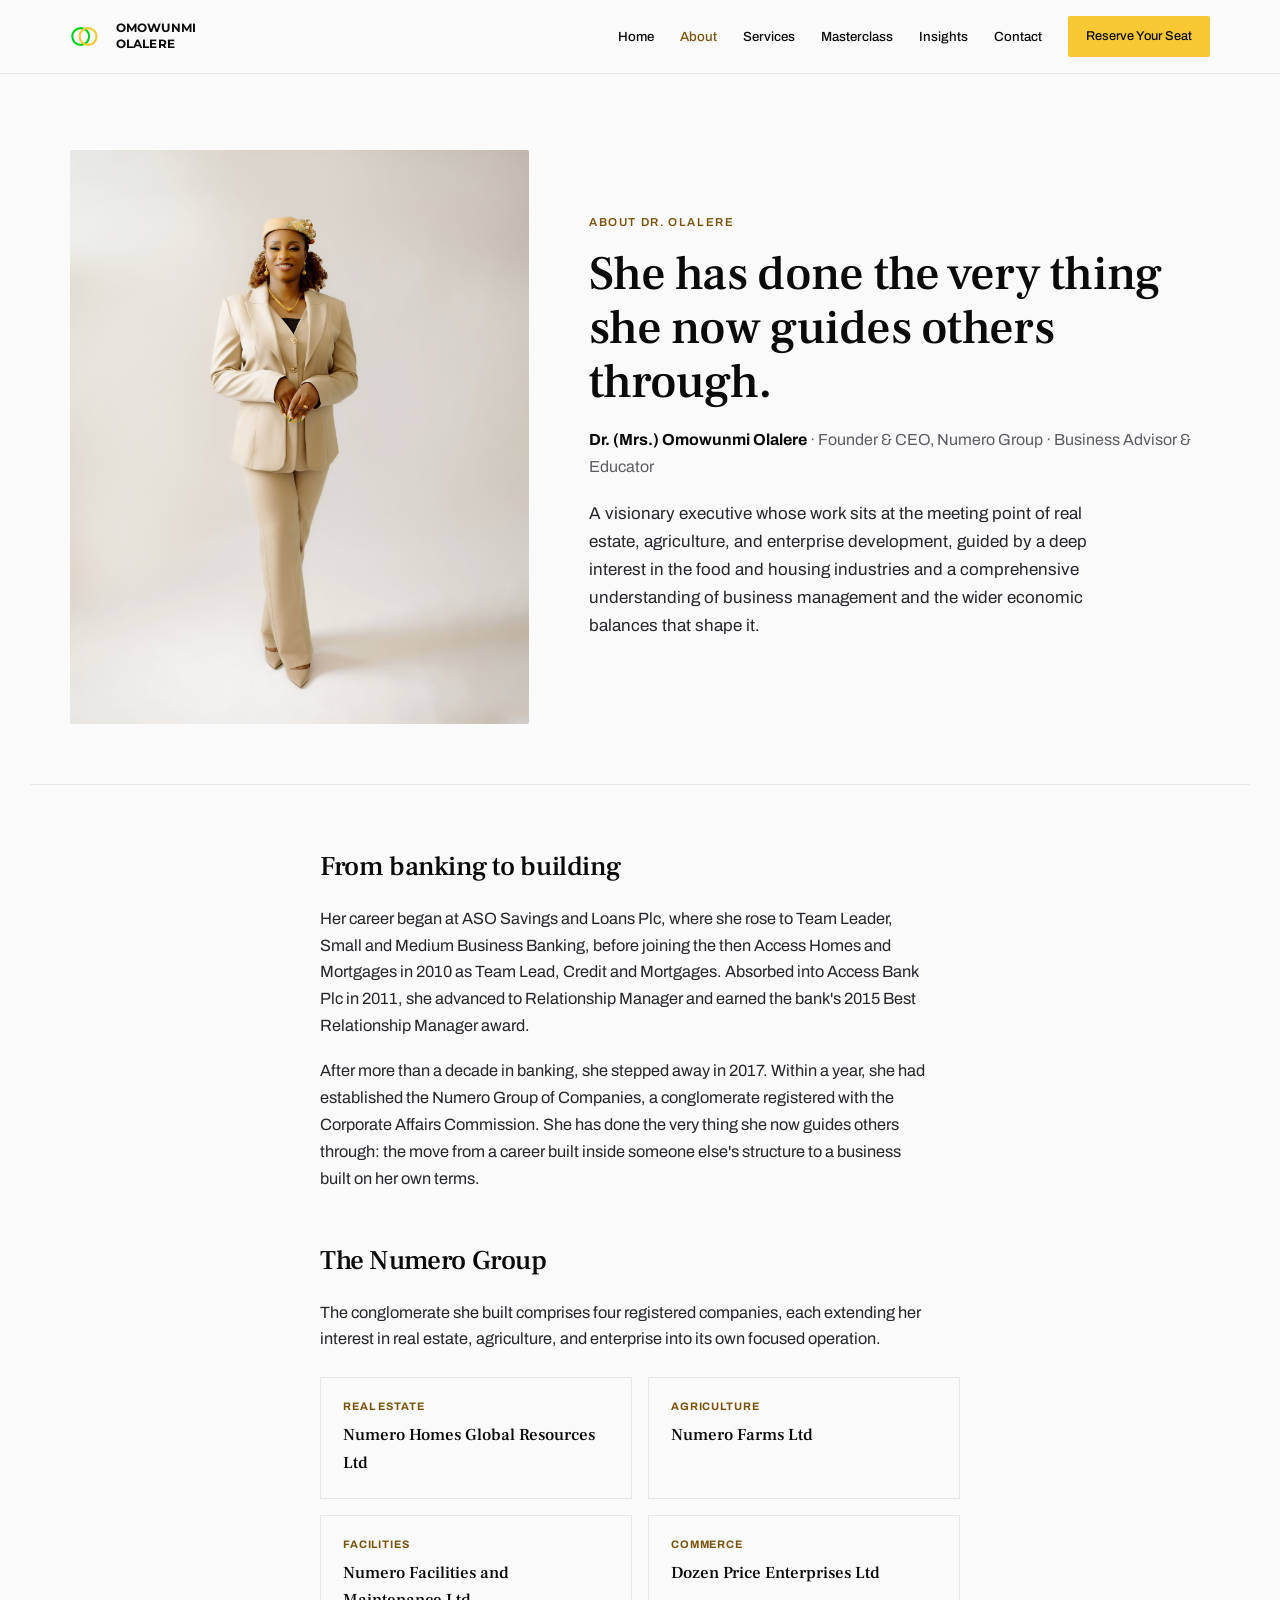
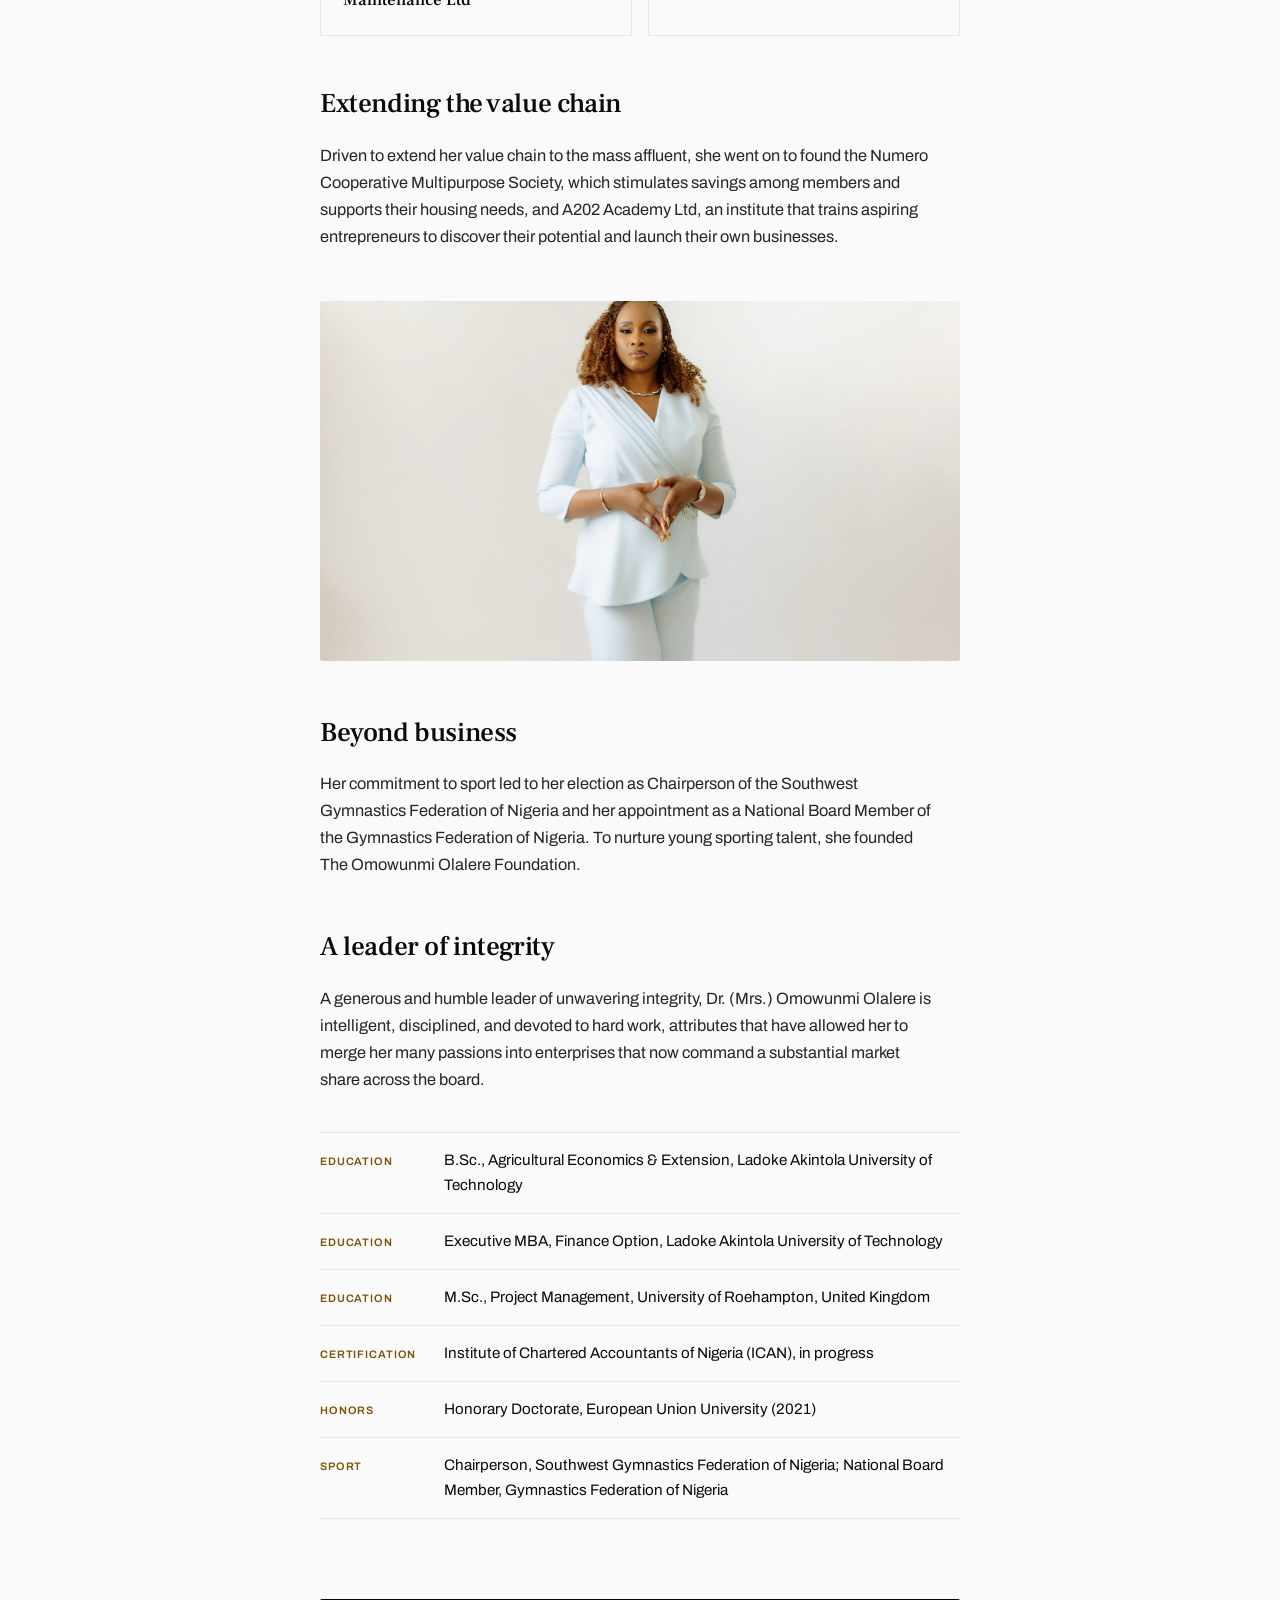
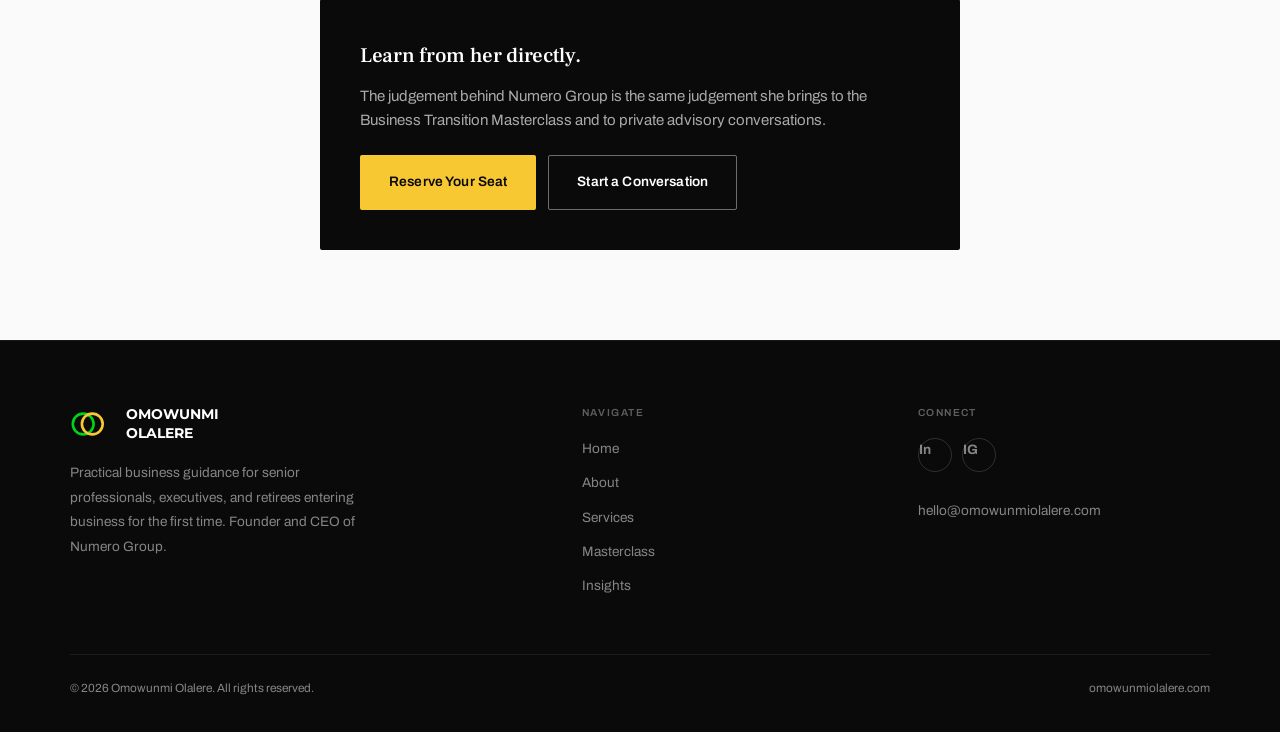
==== about.html @ c3a7af23 "Add dedicated About page with her real bio, career, and companies; link nav and homepage to it" ====
<!DOCTYPE html>
<html lang="en">
<head>
<meta charset="UTF-8">
<meta name="viewport" content="width=device-width, initial-scale=1.0">
<title>About Dr. Omowunmi Olalere, Founder &amp; CEO, Numero Group</title>
<meta name="description" content="From a decade in banking to founding the Numero Group of Companies. The full story of Dr. (Mrs.) Omowunmi Olalere: her career, her companies, her leadership in sport, and her education.">
<link rel="preconnect" href="https://fonts.googleapis.com">
<link rel="preconnect" href="https://fonts.gstatic.com" crossorigin>
<link href="https://fonts.googleapis.com/css2?family=Frank+Ruhl+Libre:ital,wght@0,300;0,400;0,500;0,700;0,900;1,400;1,500&family=Archivo:ital,wght@0,400;0,500;0,600;0,700;1,400&family=Montserrat:wght@700;800&display=swap" rel="stylesheet">
<link rel="stylesheet" href="insights/article.css">
<style>
  .about-hero { padding: 150px 0 0; }
  .about-hero-grid { display: grid; grid-template-columns: 0.85fr 1.15fr; gap: 60px; align-items: center; padding-bottom: 60px; border-bottom: 1px solid var(--line); }
  .about-hero-photo { border-radius: 2px; overflow: hidden; aspect-ratio: 4/5; }
  .about-hero h1 { font-size: clamp(2.1rem, 3.8vw, 3rem); line-height: 1.12; color: var(--ink); margin: 14px 0 18px; }
  .about-hero .role-line { font-size: 1rem; color: var(--mid); margin-bottom: 20px; }
  .about-hero .role-line b { color: var(--ink); }
  .about-hero p.lede { font-size: 1.06rem; color: #24262a; max-width: 52ch; margin-bottom: 26px; }

  .story { max-width: 720px; margin: 0 auto; padding: 60px 40px 20px; }
  .story h2 { font-size: clamp(1.4rem, 2.4vw, 1.7rem); color: var(--ink); margin: 46px 0 16px; }
  .story h2:first-child { margin-top: 0; }
  .story p { font-size: 1.02rem; color: #24262a; margin-bottom: 18px; max-width: 68ch; }

  .co-grid { display: grid; grid-template-columns: repeat(2, 1fr); gap: 16px; margin: 24px 0 8px; max-width: 720px; }
  .co-card { border: 1px solid var(--line); padding: 20px 22px; }
  .co-card .idx { font-size: 0.68rem; font-weight: 700; letter-spacing: 0.08em; text-transform: uppercase; color: var(--gold-ink); margin-bottom: 6px; display: block; }
  .co-card b { font-family: var(--display); font-size: 1.05rem; font-weight: 500; color: var(--ink); }

  .mid-photo { max-width: 720px; margin: 50px auto; }
  .mid-photo img { border-radius: 2px; width: 100%; aspect-ratio: 16/9; object-fit: cover; object-position: 50% 20%; }
  .mid-photo .cap { font-size: 0.8rem; color: var(--mid); margin-top: 10px; }

  .cred-block { max-width: 720px; margin: 0 auto; padding: 0 40px 20px; }
  .cred-block .cred { display: flex; align-items: baseline; gap: 14px; padding: 15px 0; border-bottom: 1px solid var(--line); font-size: 0.95rem; color: var(--ink); }
  .cred-block .cred:first-of-type { border-top: 1px solid var(--line); }
  .cred-block .cred .k { font-size: 0.68rem; font-weight: 600; text-transform: uppercase; letter-spacing: 0.08em; color: var(--gold-ink); width: 110px; flex-shrink: 0; }

  @media (max-width: 780px) {
    .about-hero { padding-top: 110px; }
    .about-hero-grid { grid-template-columns: 1fr; gap: 30px; }
    .co-grid { grid-template-columns: 1fr; }
    .story, .cred-block { padding-left: 22px; padding-right: 22px; }
  }
</style>
</head>
<body>

<nav>
  <div class="nav-inner">
    <a class="brand" href="index.html">
      <svg class="rings" viewBox="0 0 64 40" xmlns="http://www.w3.org/2000/svg" aria-hidden="true"><circle cx="20" cy="20" r="16" fill="none" stroke="#00D21A" stroke-width="4"/><circle cx="34" cy="20" r="16" fill="none" stroke="#F8C833" stroke-width="4"/></svg>
      <span class="brand-word">Omowunmi<br>Olalere</span>
    </a>
    <div class="nav-links" id="navLinks">
      <a href="index.html">Home</a>
      <a href="about.html" class="active">About</a>
      <a href="index.html#services">Services</a>
      <a href="index.html#masterclass">Masterclass</a>
      <a href="index.html#insights">Insights</a>
      <a href="index.html#contact">Contact</a>
      <a href="index.html#masterclass" class="nav-cta">Reserve Your Seat</a>
    </div>
    <button class="nav-toggle" id="navToggle" aria-label="Menu"><span></span><span></span><span></span></button>
  </div>
</nav>

<header class="about-hero">
  <div class="wrap about-hero-grid">
    <div class="about-hero-photo">
      <img src="images/DAS1R8A8467B.jpg" alt="Dr. Omowunmi Olalere, standing portrait" style="width:100%; height:100%; object-fit:cover;">
    </div>
    <div>
      <span class="kicker">About Dr. Olalere</span>
      <h1>She has done the very thing she now guides others through.</h1>
      <p class="role-line"><b>Dr. (Mrs.) Omowunmi Olalere</b> &middot; Founder &amp; CEO, Numero Group &middot; Business Advisor &amp; Educator</p>
      <p class="lede">A visionary executive whose work sits at the meeting point of real estate, agriculture, and enterprise development, guided by a deep interest in the food and housing industries and a comprehensive understanding of business management and the wider economic balances that shape it.</p>
    </div>
  </div>
</header>

<div class="story">
  <h2>From banking to building</h2>
  <p>Her career began at ASO Savings and Loans Plc, where she rose to Team Leader, Small and Medium Business Banking, before joining the then Access Homes and Mortgages in 2010 as Team Lead, Credit and Mortgages. Absorbed into Access Bank Plc in 2011, she advanced to Relationship Manager and earned the bank's 2015 Best Relationship Manager award.</p>
  <p>After more than a decade in banking, she stepped away in 2017. Within a year, she had established the Numero Group of Companies, a conglomerate registered with the Corporate Affairs Commission. She has done the very thing she now guides others through: the move from a career built inside someone else's structure to a business built on her own terms.</p>

  <h2>The Numero Group</h2>
  <p>The conglomerate she built comprises four registered companies, each extending her interest in real estate, agriculture, and enterprise into its own focused operation.</p>
  <div class="co-grid">
    <div class="co-card"><span class="idx">Real Estate</span><b>Numero Homes Global Resources Ltd</b></div>
    <div class="co-card"><span class="idx">Agriculture</span><b>Numero Farms Ltd</b></div>
    <div class="co-card"><span class="idx">Facilities</span><b>Numero Facilities and Maintenance Ltd</b></div>
    <div class="co-card"><span class="idx">Commerce</span><b>Dozen Price Enterprises Ltd</b></div>
  </div>

  <h2>Extending the value chain</h2>
  <p>Driven to extend her value chain to the mass affluent, she went on to found the Numero Cooperative Multipurpose Society, which stimulates savings among members and supports their housing needs, and A202 Academy Ltd, an institute that trains aspiring entrepreneurs to discover their potential and launch their own businesses.</p>

  <div class="mid-photo">
    <img src="images/DAS1R8A8496B.jpg" alt="Dr. Omowunmi Olalere, standing portrait">
  </div>

  <h2>Beyond business</h2>
  <p>Her commitment to sport led to her election as Chairperson of the Southwest Gymnastics Federation of Nigeria and her appointment as a National Board Member of the Gymnastics Federation of Nigeria. To nurture young sporting talent, she founded The Omowunmi Olalere Foundation.</p>

  <h2>A leader of integrity</h2>
  <p>A generous and humble leader of unwavering integrity, Dr. (Mrs.) Omowunmi Olalere is intelligent, disciplined, and devoted to hard work, attributes that have allowed her to merge her many passions into enterprises that now command a substantial market share across the board.</p>
</div>

<div class="cred-block">
  <div class="cred"><span class="k">Education</span><span>B.Sc., Agricultural Economics &amp; Extension, Ladoke Akintola University of Technology</span></div>
  <div class="cred"><span class="k">Education</span><span>Executive MBA, Finance Option, Ladoke Akintola University of Technology</span></div>
  <div class="cred"><span class="k">Education</span><span>M.Sc., Project Management, University of Roehampton, United Kingdom</span></div>
  <div class="cred"><span class="k">Certification</span><span>Institute of Chartered Accountants of Nigeria (ICAN), in progress</span></div>
  <div class="cred"><span class="k">Honors</span><span>Honorary Doctorate, European Union University (2021)</span></div>
  <div class="cred"><span class="k">Sport</span><span>Chairperson, Southwest Gymnastics Federation of Nigeria; National Board Member, Gymnastics Federation of Nigeria</span></div>
</div>

<div class="wrap" style="max-width:720px; padding-bottom:90px;">
  <div class="art-cta">
    <h3>Learn from her directly.</h3>
    <p>The judgement behind Numero Group is the same judgement she brings to the Business Transition Masterclass and to private advisory conversations.</p>
    <div class="art-cta-btns">
      <a class="btn btn-solid" href="index.html#masterclass">Reserve Your Seat</a>
      <a class="btn btn-outline" href="index.html#contact">Start a Conversation</a>
    </div>
  </div>
</div>

<footer>
  <div class="wrap">
    <div class="footer-grid">
      <div>
        <div class="footer-brand">
          <svg class="rings" viewBox="0 0 64 40" xmlns="http://www.w3.org/2000/svg" aria-hidden="true"><circle cx="20" cy="20" r="16" fill="none" stroke="#00D21A" stroke-width="4"/><circle cx="34" cy="20" r="16" fill="none" stroke="#F8C833" stroke-width="4"/></svg>
          <span class="footer-word">Omowunmi<br>Olalere</span>
        </div>
        <p class="footer-tag">Practical business guidance for senior professionals, executives, and retirees entering business for the first time. Founder and CEO of Numero Group.</p>
      </div>
      <div class="fc">
        <h4>Navigate</h4>
        <a href="index.html">Home</a>
        <a href="about.html">About</a>
        <a href="index.html#services">Services</a>
        <a href="index.html#masterclass">Masterclass</a>
        <a href="index.html#insights">Insights</a>
      </div>
      <div class="fc">
        <h4>Connect</h4>
        <div class="social">
          <a class="soc" href="https://ng.linkedin.com/in/omowunmi-kafilat-olalere-608203123" target="_blank" rel="noopener" aria-label="LinkedIn">In</a>
          <a class="soc" href="https://www.instagram.com/omowunmi_ko/" target="_blank" rel="noopener" aria-label="Instagram">IG</a>
        </div>
        <a href="mailto:hello@omowunmiolalere.com" style="margin-top:16px">hello@omowunmiolalere.com</a>
      </div>
    </div>
    <div class="footer-bottom">
      <span>&copy; 2026 Omowunmi Olalere. All rights reserved.</span>
      <span>omowunmiolalere.com</span>
    </div>
  </div>
</footer>

<script>
  document.getElementById('navToggle').addEventListener('click', function () {
    document.getElementById('navLinks').classList.toggle('open');
  });
</script>
</body>
</html>
---- insights/article.css ----
*, *::before, *::after { box-sizing: border-box; margin: 0; padding: 0; }

:root {
  --ink:       #0A0A0A;
  --paper:     #FAFAFA;
  --surface:   #FFFFFF;
  --line:      #E7E7E4;
  --mid:       #5B5D63;
  --gold:      #F8C833;
  --gold-ink:  #7A5209;
  --green:     #00D21A;

  --display: 'Frank Ruhl Libre', Georgia, serif;
  --body: 'Archivo', system-ui, sans-serif;
  --word: 'Montserrat', Arial, sans-serif;
  --maxw: 1220px;
}

html { scroll-behavior: smooth; }
body { font-family: var(--body); color: var(--ink); background: var(--paper); line-height: 1.65; -webkit-font-smoothing: antialiased; }
img { max-width: 100%; display: block; }
::selection { background: var(--gold); color: var(--ink); }
:focus-visible { outline: 2px solid var(--green); outline-offset: 2px; }

.wrap { max-width: var(--maxw); margin: 0 auto; padding: 0 40px; }
.kicker {
  font-family: var(--body); font-size: 0.72rem; font-weight: 600; letter-spacing: 0.14em;
  text-transform: uppercase; color: var(--gold-ink);
}

h1, h2, h3 { font-family: var(--display); font-weight: 500; letter-spacing: -0.015em; }

.btn {
  display: inline-flex; align-items: center; gap: 8px; white-space: nowrap;
  font-family: var(--body); font-weight: 600; font-size: 0.86rem;
  letter-spacing: 0.01em; text-decoration: none; cursor: pointer;
  padding: 15px 28px; border-radius: 2px; border: 1.5px solid transparent;
  transition: transform 0.18s cubic-bezier(0.16,1,0.3,1), background 0.2s ease, color 0.2s ease, border-color 0.2s ease;
}
.btn-solid { background: var(--gold); color: var(--ink); }
.btn-solid:hover { background: #E4B620; transform: translateY(-2px); }
.btn-outline { background: transparent; color: var(--ink); border-color: var(--ink); }
.btn-outline:hover { background: var(--ink); color: #fff; }

/* ---------- NAV ---------- */
nav {
  position: fixed; top: 0; left: 0; right: 0; z-index: 100;
  background: rgba(250,250,250,0.92); backdrop-filter: blur(12px);
  border-bottom: 1px solid var(--line); height: 74px;
}
.nav-inner { max-width: var(--maxw); margin: 0 auto; height: 100%; padding: 0 40px;
  display: flex; align-items: center; justify-content: space-between; }
.brand { display: flex; align-items: center; gap: 12px; text-decoration: none; cursor: pointer; }
.brand .rings { width: 34px; height: 21px; }
.brand-word { font-family: var(--word); font-weight: 700; font-size: 0.72rem; line-height: 1.35;
  letter-spacing: 0.01em; color: var(--ink); text-transform: uppercase; }
.nav-links { display: flex; gap: 26px; align-items: center; }
.nav-links a { text-decoration: none; color: var(--ink); font-size: 0.83rem; font-weight: 500;
  transition: color 0.2s; cursor: pointer; }
.nav-links a:hover, .nav-links a.active { color: var(--gold-ink); }
.nav-cta { background: var(--gold); color: var(--ink) !important; padding: 10px 18px; border-radius: 2px;
  font-size: 0.8rem !important; font-weight: 700; }
.nav-cta:hover { background: #E4B620; }
.nav-toggle { display: none; background: none; border: none; cursor: pointer; padding: 6px; }
.nav-toggle span { display: block; width: 22px; height: 2px; background: var(--ink); margin: 4px 0; }

/* ---------- ARTICLE HERO ---------- */
.art-hero { padding: 150px 0 60px; border-bottom: 1px solid var(--line); }
.back-link { display: block; margin-bottom: 22px; font-size: 0.82rem; font-weight: 600; color: var(--mid); text-decoration: none; }
.back-link:hover { color: var(--gold-ink); }
.art-hero h1 { font-size: clamp(2rem, 3.6vw, 2.9rem); line-height: 1.15; color: var(--ink); margin: 14px 0 20px; max-width: 900px; }
.art-hero .dek { font-size: 1.08rem; color: var(--mid); max-width: 680px; margin-bottom: 30px; }
.byline { display: flex; align-items: center; gap: 12px; font-size: 0.85rem; color: var(--mid); }
.byline-mark { width: 26px; height: 16px; display: block; }
.byline b { color: var(--ink); }

/* ---------- ARTICLE BODY ---------- */
.art-body { max-width: 720px; padding-top: 56px; padding-bottom: 90px; }
.art-body h2 { font-size: clamp(1.4rem, 2.4vw, 1.7rem); color: var(--ink); margin: 44px 0 16px; line-height: 1.25; }
.art-body h3 { font-size: 1.15rem; font-weight: 600; font-family: var(--body); color: var(--ink); margin: 28px 0 10px; }
.art-body p { font-size: 1.02rem; color: #24262a; margin-bottom: 18px; max-width: 68ch; }
.art-body em { font-style: italic; }
.art-list { margin: 0 0 22px; padding-left: 0; list-style: none; max-width: 68ch; }
.art-list li { position: relative; padding-left: 26px; margin-bottom: 14px; font-size: 1.02rem; color: #24262a; }
.art-list li::before { content: ''; position: absolute; left: 0; top: 0.55em; width: 7px; height: 7px; border-radius: 50%; background: var(--green); }

.art-faq { margin-top: 56px; padding-top: 40px; border-top: 1px solid var(--line); }
.art-faq h2 { margin-top: 0; }
.faq-item { padding: 22px 0; border-bottom: 1px solid var(--line); }
.faq-item:last-child { border-bottom: none; }
.faq-item h3 { font-family: var(--body); font-size: 1rem; font-weight: 700; color: var(--ink); margin: 0 0 8px; }
.faq-item p { font-size: 0.96rem; color: var(--mid); margin: 0; }

.art-cta { margin-top: 60px; padding: 40px; background: var(--ink); border-radius: 2px; }
.art-cta h3 { font-family: var(--display); color: #fff; font-size: 1.3rem; margin-bottom: 10px; }
.art-cta p { color: rgba(255,255,255,0.65); font-size: 0.94rem; margin-bottom: 22px; }
.art-cta-btns { display: flex; gap: 12px; flex-wrap: wrap; }
.art-cta .btn-outline { color: #fff; border-color: rgba(255,255,255,0.4); }
.art-cta .btn-outline:hover { background: rgba(255,255,255,0.1); border-color: #fff; }

/* ---------- FOOTER ---------- */
footer { background: var(--ink); color: rgba(255,255,255,0.5); padding: 64px 0 34px; border-top: 1px solid rgba(255,255,255,0.06); }
.footer-grid { display: grid; grid-template-columns: 1.6fr 1fr 1fr; gap: 44px; margin-bottom: 44px; }
.footer-brand { display: flex; align-items: center; gap: 14px; }
.footer-brand .rings { width: 42px; height: 26px; }
.footer-word { font-family: var(--word); font-weight: 700; font-size: 0.86rem; line-height: 1.4; color: #fff; text-transform: uppercase; }
.footer-tag { font-size: 0.85rem; line-height: 1.8; max-width: 300px; margin-top: 18px; }
.fc h4 { font-size: 0.64rem; font-weight: 600; letter-spacing: 0.14em; text-transform: uppercase; color: rgba(255,255,255,0.35); margin-bottom: 16px; }
.fc a { display: block; color: rgba(255,255,255,0.5); font-size: 0.85rem; text-decoration: none; margin-bottom: 12px; cursor: pointer; transition: color 0.2s; }
.fc a:hover { color: var(--gold); }
.social { display: flex; gap: 10px; }
.soc { width: 34px; height: 34px; border: 1px solid rgba(255,255,255,0.15); border-radius: 50%; display: flex; align-items: center; justify-content: center; color: rgba(255,255,255,0.4); text-decoration: none; font-size: 0.66rem; font-weight: 700; transition: all 0.2s; }
.soc:hover { border-color: var(--gold); color: var(--gold); }
.footer-bottom { border-top: 1px solid rgba(255,255,255,0.08); padding-top: 24px; font-size: 0.74rem; display: flex; justify-content: space-between; flex-wrap: wrap; gap: 10px; }

@media (max-width: 940px) {
  .wrap, .nav-inner { padding: 0 22px; }
  .nav-links { position: fixed; top: 74px; left: 0; right: 0; background: var(--paper);
    flex-direction: column; align-items: flex-start; gap: 0; padding: 8px 22px 20px;
    border-bottom: 1px solid var(--line); display: none; }
  .nav-links.open { display: flex; }
  .nav-links a { padding: 14px 0; width: 100%; border-bottom: 1px solid var(--line); font-size: 0.95rem; }
  .nav-links a.nav-cta { border: none; margin-top: 10px; text-align: center; justify-content: center; }
  .nav-toggle { display: block; }
  .art-hero { padding: 110px 0 40px; }
  .art-body { padding-top: 40px; padding-bottom: 60px; }
  .art-cta { padding: 28px; }
  .art-cta-btns .btn { width: 100%; text-align: center; justify-content: center; }
  .footer-grid { grid-template-columns: 1fr; gap: 30px; }
}
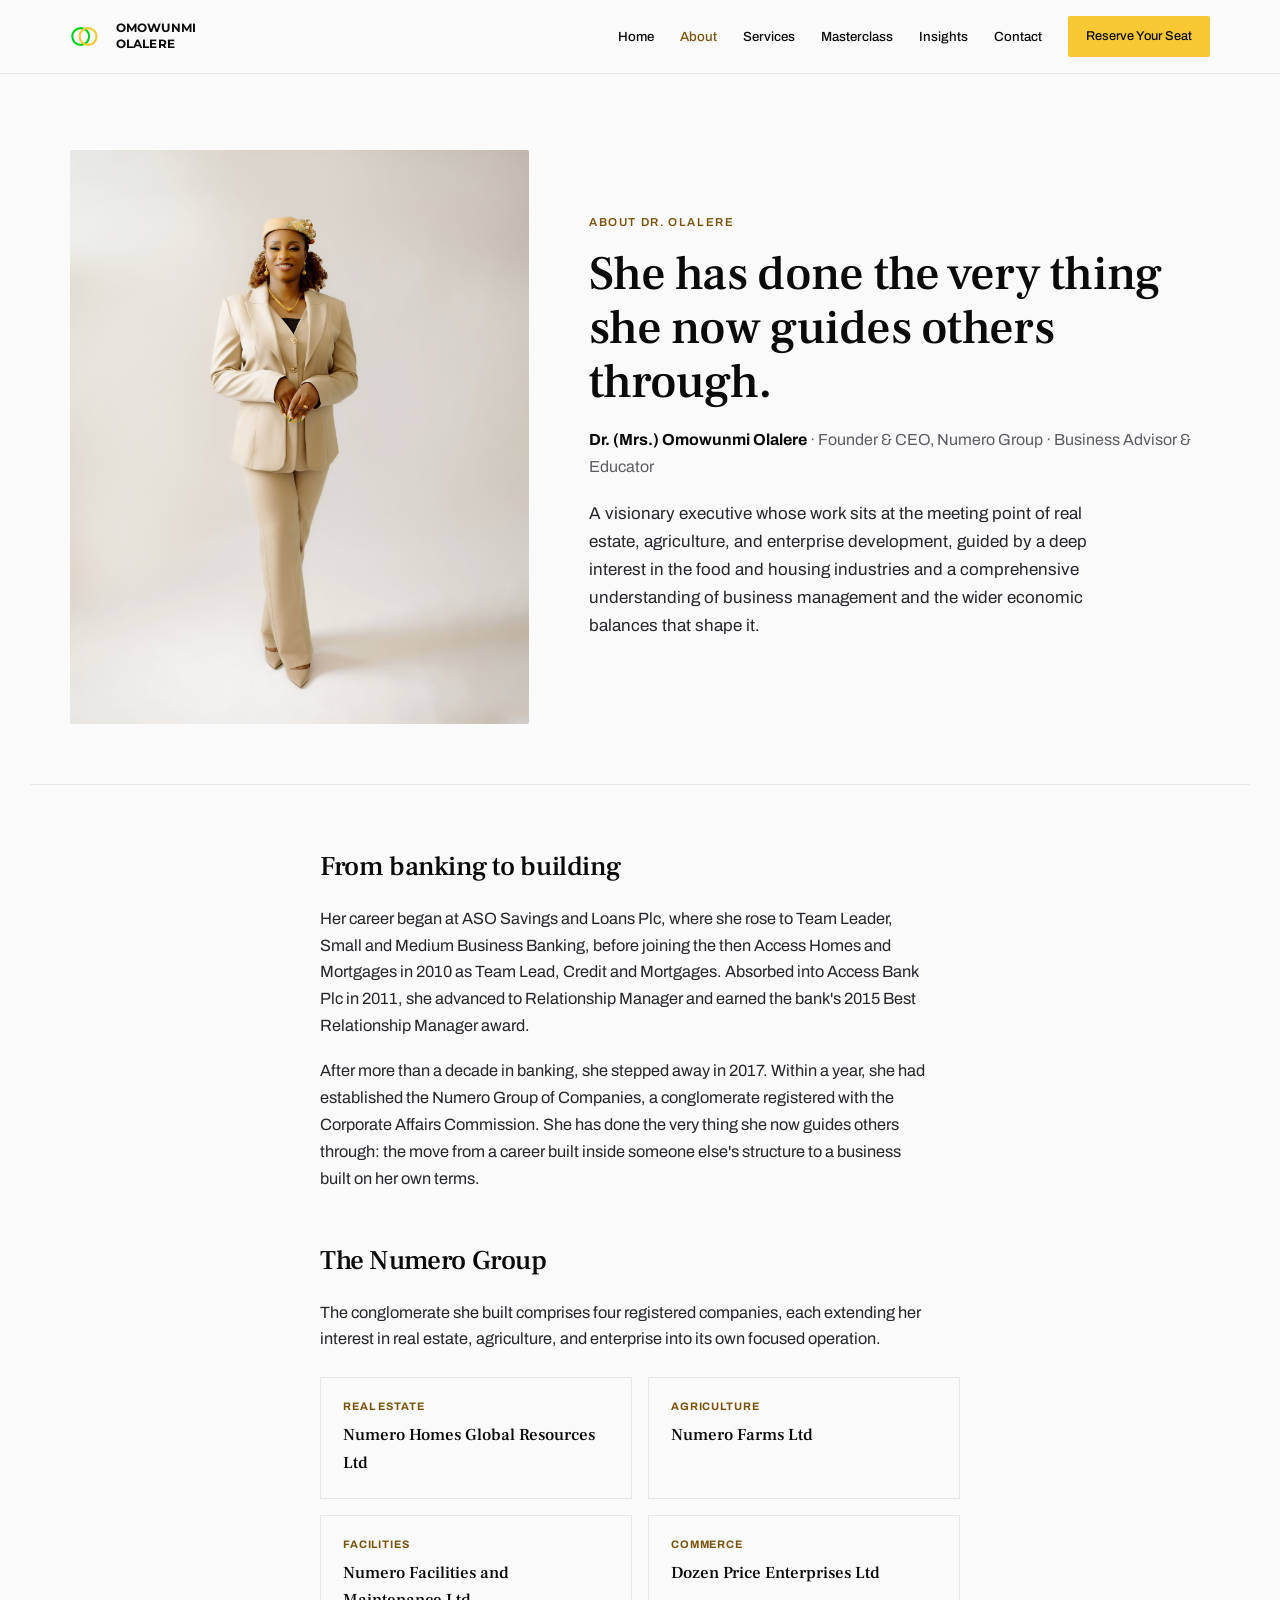
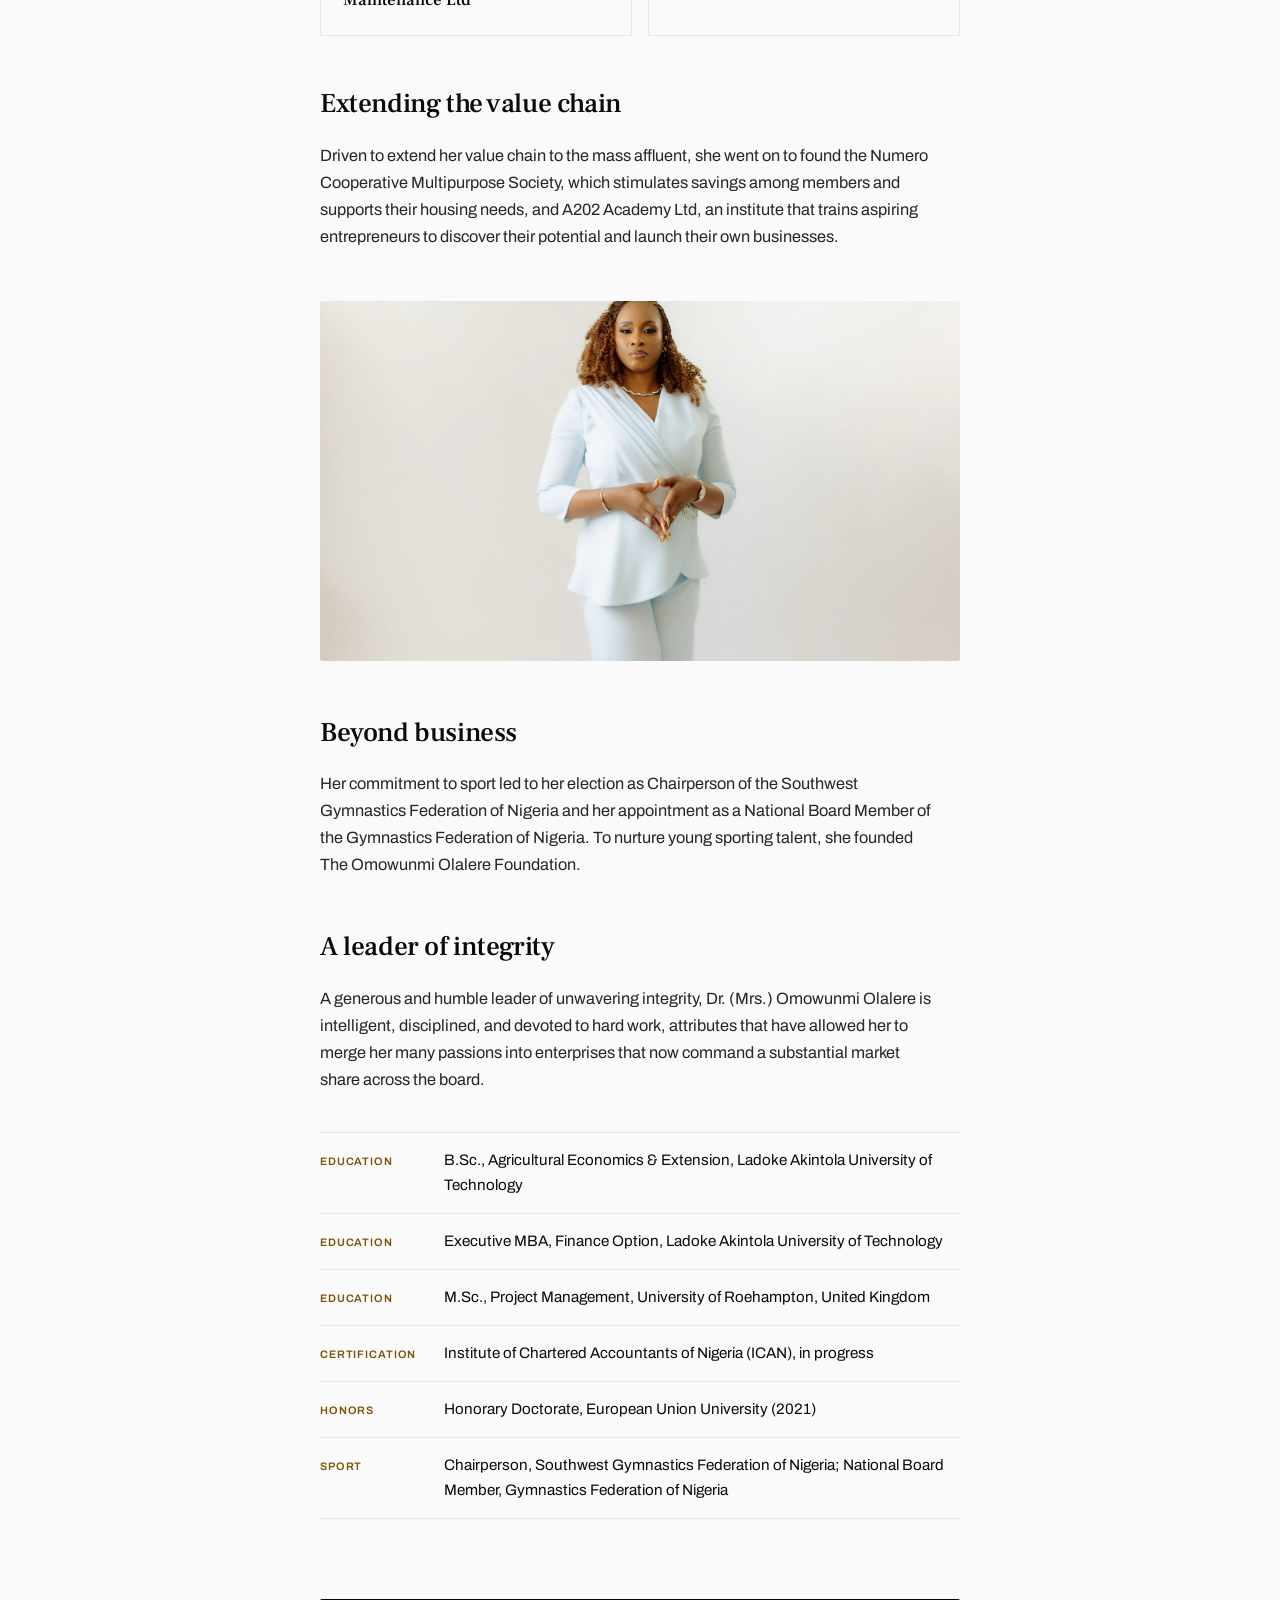
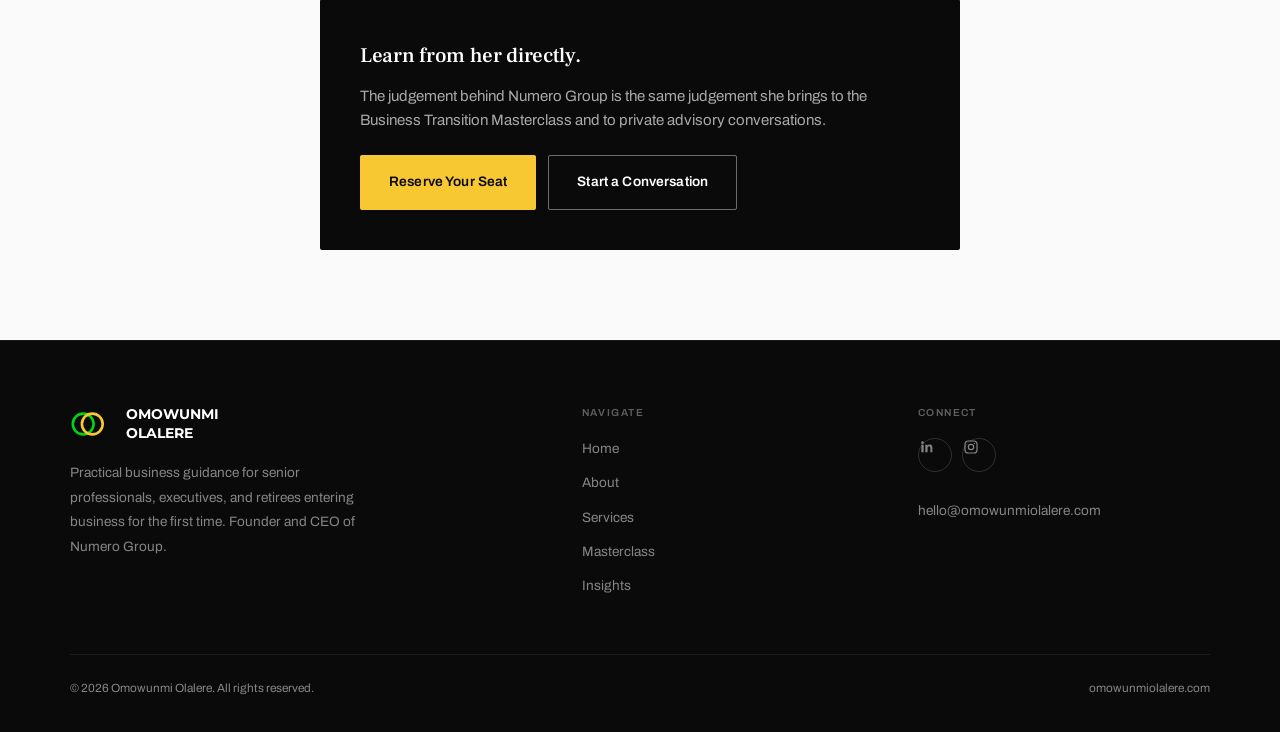
==== commit 587645a2: "Replace text-abbreviation social links with real LinkedIn and Instagram icons" ====
--- a/about.html
+++ b/about.html
@@ -123,7 +123,7 @@
     <p>The judgement behind Numero Group is the same judgement she brings to the Business Transition Masterclass and to private advisory conversations.</p>
     <div class="art-cta-btns">
       <a class="btn btn-solid" href="index.html#masterclass">Reserve Your Seat</a>
-      <a class="btn btn-outline" href="index.html#contact">Start a Conversation</a>
+      <a class="btn btn-outline" href="mailto:info@omowunmiolalere.com">Start a Conversation</a>
     </div>
   </div>
 </div>
@@ -149,8 +149,8 @@
       <div class="fc">
         <h4>Connect</h4>
         <div class="social">
-          <a class="soc" href="https://ng.linkedin.com/in/omowunmi-kafilat-olalere-608203123" target="_blank" rel="noopener" aria-label="LinkedIn">In</a>
-          <a class="soc" href="https://www.instagram.com/omowunmi_ko/" target="_blank" rel="noopener" aria-label="Instagram">IG</a>
+          <a class="soc" href="https://ng.linkedin.com/in/omowunmi-kafilat-olalere-608203123" target="_blank" rel="noopener" aria-label="LinkedIn"><svg viewBox="0 0 24 24" fill="currentColor"><path d="M6.94 8.5H3.56V20h3.38V8.5zM5.25 3.5a2 2 0 100 4 2 2 0 000-4zM20.44 20h-3.37v-5.9c0-1.4-.03-3.2-1.95-3.2-1.96 0-2.26 1.53-2.26 3.1V20h-3.37V8.5h3.24v1.57h.05c.45-.85 1.55-1.75 3.2-1.75 3.42 0 4.06 2.25 4.06 5.17V20z"/></svg></a>
+          <a class="soc" href="https://www.instagram.com/omowunmi_ko/" target="_blank" rel="noopener" aria-label="Instagram"><svg viewBox="0 0 24 24" fill="none" stroke="currentColor" stroke-width="1.8"><rect x="3" y="3" width="18" height="18" rx="5"/><circle cx="12" cy="12" r="4"/><circle cx="17.3" cy="6.7" r="0.9" fill="currentColor" stroke="none"/></svg></a>
         </div>
         <a href="mailto:hello@omowunmiolalere.com" style="margin-top:16px">hello@omowunmiolalere.com</a>
       </div>
--- a/insights/article.css
+++ b/insights/article.css
@@ -110,6 +110,7 @@
 .fc a:hover { color: var(--gold); }
 .social { display: flex; gap: 10px; }
 .soc { width: 34px; height: 34px; border: 1px solid rgba(255,255,255,0.15); border-radius: 50%; display: flex; align-items: center; justify-content: center; color: rgba(255,255,255,0.4); text-decoration: none; font-size: 0.66rem; font-weight: 700; transition: all 0.2s; }
+.soc svg { width: 16px; height: 16px; }
 .soc:hover { border-color: var(--gold); color: var(--gold); }
 .footer-bottom { border-top: 1px solid rgba(255,255,255,0.08); padding-top: 24px; font-size: 0.74rem; display: flex; justify-content: space-between; flex-wrap: wrap; gap: 10px; }
 
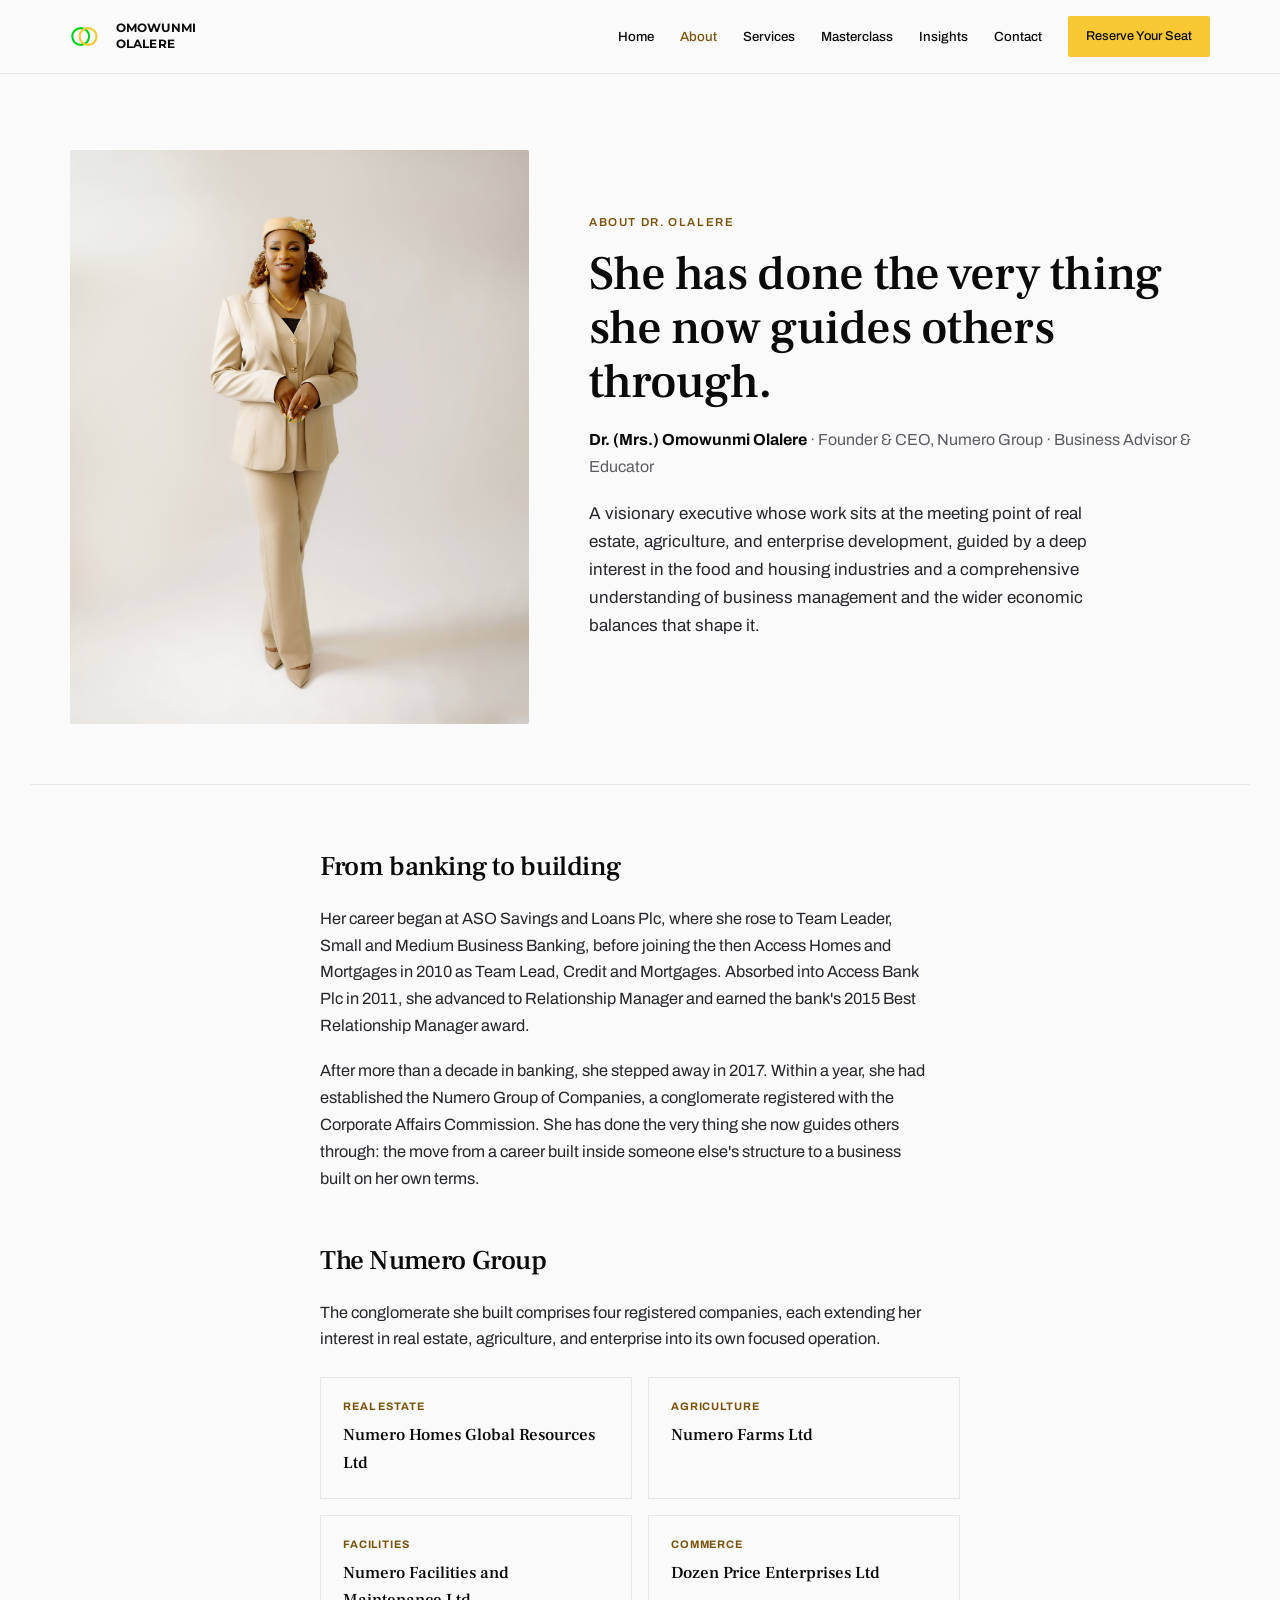
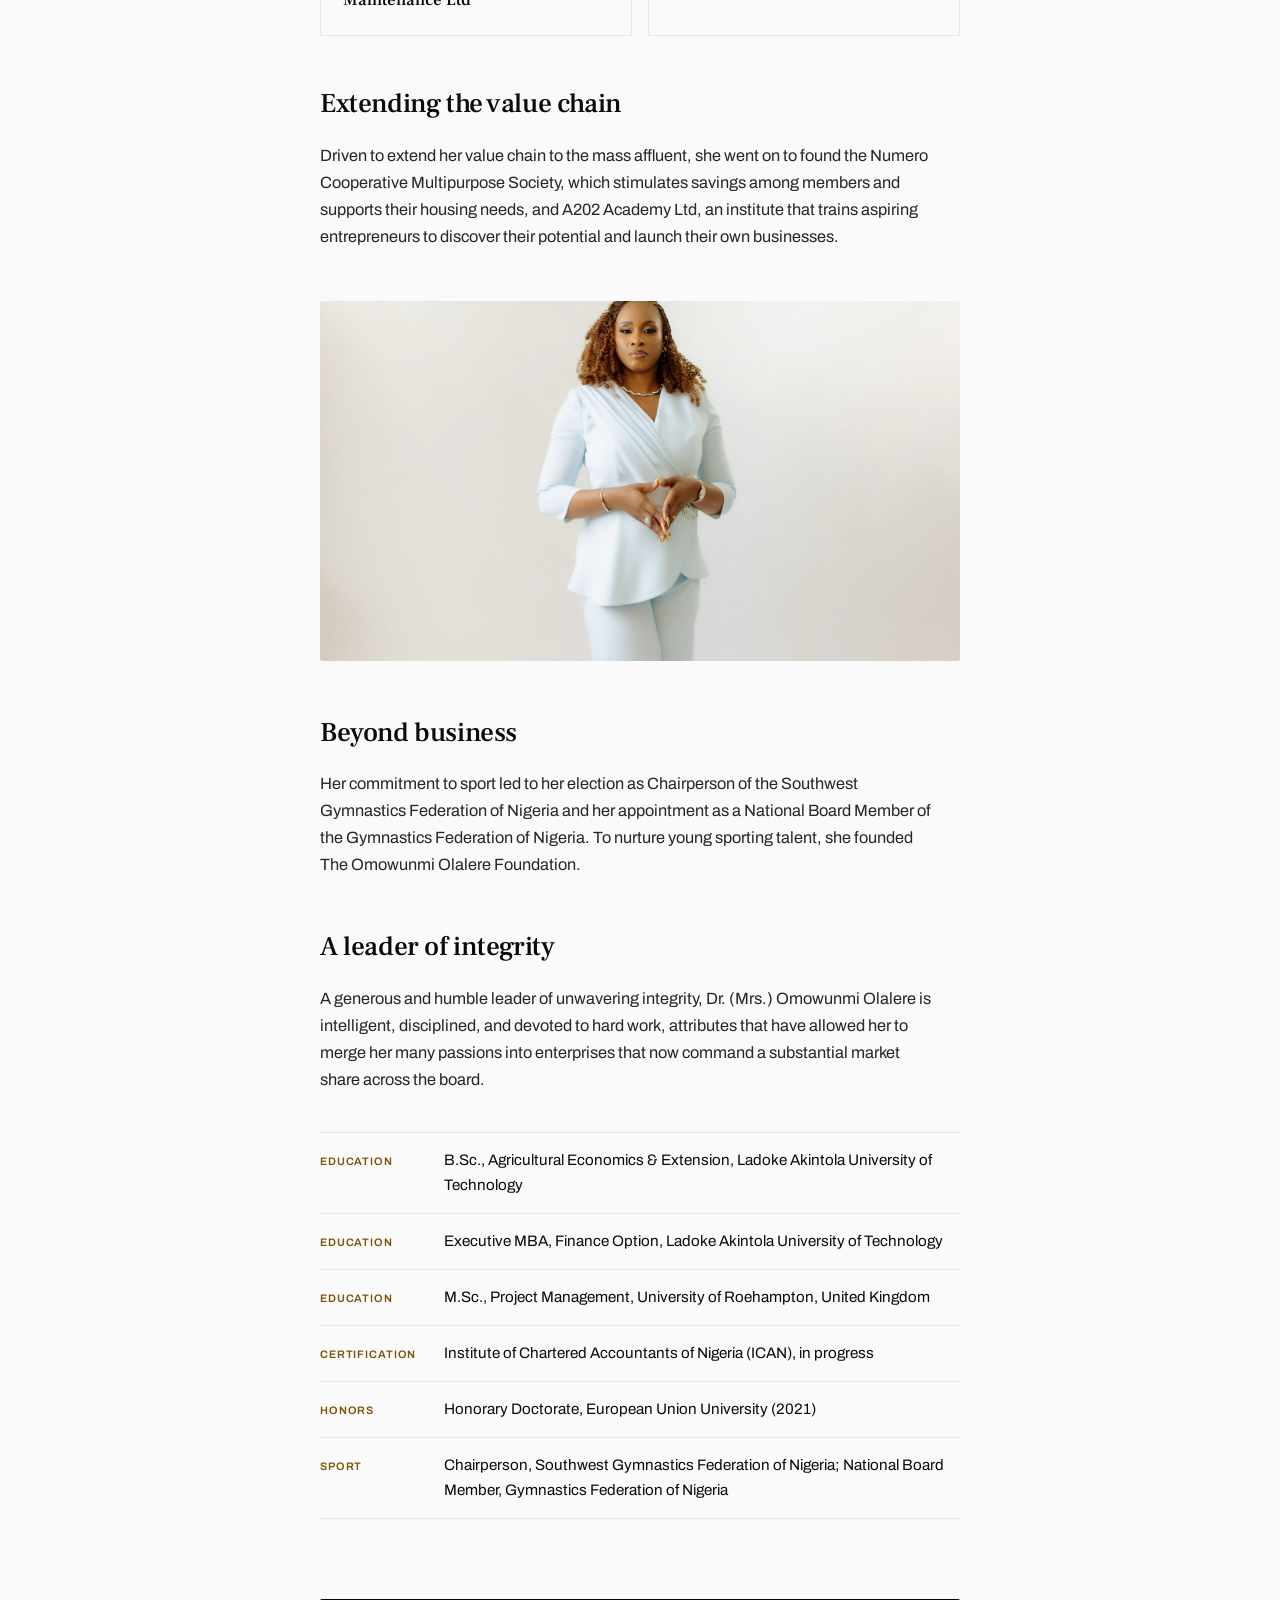
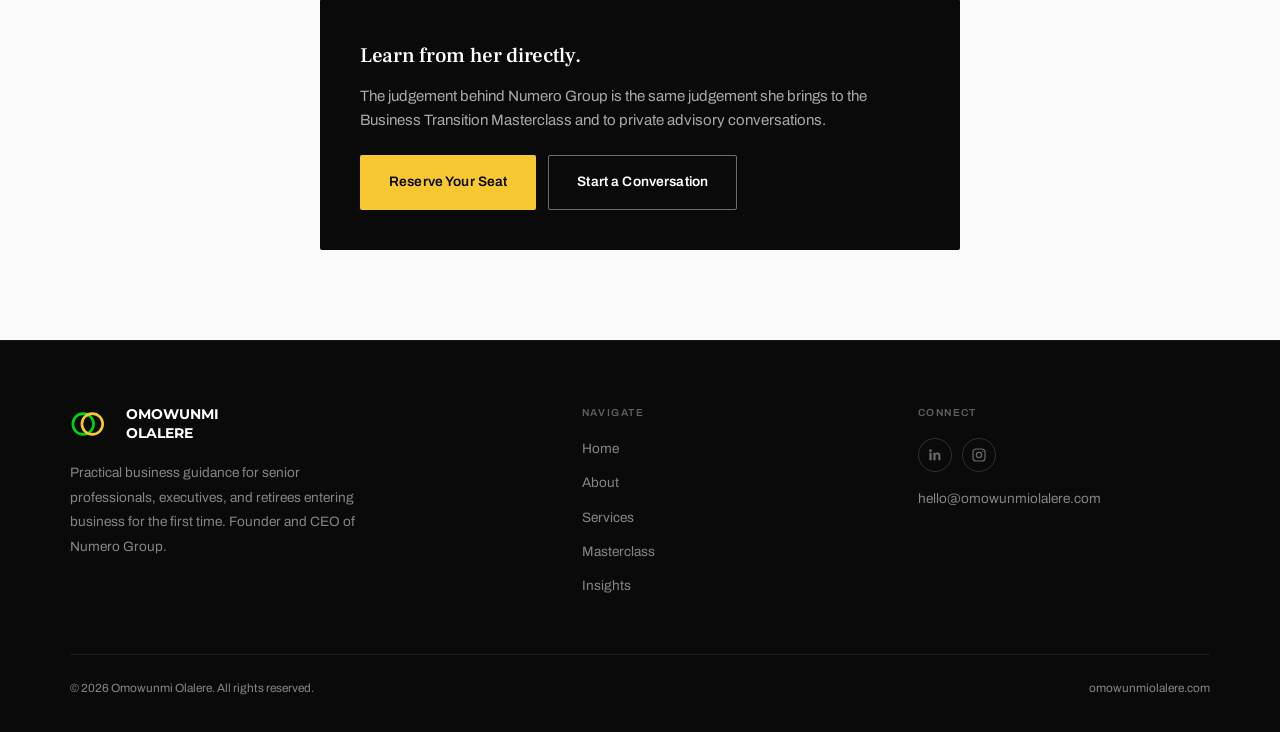
==== commit c44bcdbf: "Add dedicated masterclass registration page; point all Reserve Your Seat CTAs and nav Masterclass li" ====
--- a/about.html
+++ b/about.html
@@ -57,10 +57,10 @@
       <a href="index.html">Home</a>
       <a href="about.html" class="active">About</a>
       <a href="index.html#services">Services</a>
-      <a href="index.html#masterclass">Masterclass</a>
+      <a href="masterclass.html">Masterclass</a>
       <a href="index.html#insights">Insights</a>
       <a href="index.html#contact">Contact</a>
-      <a href="index.html#masterclass" class="nav-cta">Reserve Your Seat</a>
+      <a href="masterclass.html#register" class="nav-cta">Reserve Your Seat</a>
     </div>
     <button class="nav-toggle" id="navToggle" aria-label="Menu"><span></span><span></span><span></span></button>
   </div>
@@ -122,7 +122,7 @@
     <h3>Learn from her directly.</h3>
     <p>The judgement behind Numero Group is the same judgement she brings to the Business Transition Masterclass and to private advisory conversations.</p>
     <div class="art-cta-btns">
-      <a class="btn btn-solid" href="index.html#masterclass">Reserve Your Seat</a>
+      <a class="btn btn-solid" href="masterclass.html#register">Reserve Your Seat</a>
       <a class="btn btn-outline" href="mailto:info@omowunmiolalere.com">Start a Conversation</a>
     </div>
   </div>
@@ -143,7 +143,7 @@
         <a href="index.html">Home</a>
         <a href="about.html">About</a>
         <a href="index.html#services">Services</a>
-        <a href="index.html#masterclass">Masterclass</a>
+        <a href="masterclass.html">Masterclass</a>
         <a href="index.html#insights">Insights</a>
       </div>
       <div class="fc">
--- a/insights/article.css
+++ b/insights/article.css
@@ -73,6 +73,8 @@
 .byline { display: flex; align-items: center; gap: 12px; font-size: 0.85rem; color: var(--mid); }
 .byline-mark { width: 26px; height: 16px; display: block; }
 .byline b { color: var(--ink); }
+.art-hero-photo { margin-top: 40px; border-radius: 2px; overflow: hidden; aspect-ratio: 21/9; max-width: 900px; }
+.art-hero-photo img { width: 100%; height: 100%; object-fit: cover; display: block; }
 
 /* ---------- ARTICLE BODY ---------- */
 .art-body { max-width: 720px; padding-top: 56px; padding-bottom: 90px; }
@@ -109,8 +111,8 @@
 .fc a { display: block; color: rgba(255,255,255,0.5); font-size: 0.85rem; text-decoration: none; margin-bottom: 12px; cursor: pointer; transition: color 0.2s; }
 .fc a:hover { color: var(--gold); }
 .social { display: flex; gap: 10px; }
-.soc { width: 34px; height: 34px; border: 1px solid rgba(255,255,255,0.15); border-radius: 50%; display: flex; align-items: center; justify-content: center; color: rgba(255,255,255,0.4); text-decoration: none; font-size: 0.66rem; font-weight: 700; transition: all 0.2s; }
-.soc svg { width: 16px; height: 16px; }
+.social .soc { width: 34px; height: 34px; border: 1px solid rgba(255,255,255,0.15); border-radius: 50%; display: flex; align-items: center; justify-content: center; color: rgba(255,255,255,0.4); text-decoration: none; font-size: 0.66rem; font-weight: 700; transition: all 0.2s; margin-bottom: 0; }
+.soc svg { width: 16px; height: 16px; flex-shrink: 0; }
 .soc:hover { border-color: var(--gold); color: var(--gold); }
 .footer-bottom { border-top: 1px solid rgba(255,255,255,0.08); padding-top: 24px; font-size: 0.74rem; display: flex; justify-content: space-between; flex-wrap: wrap; gap: 10px; }
 
